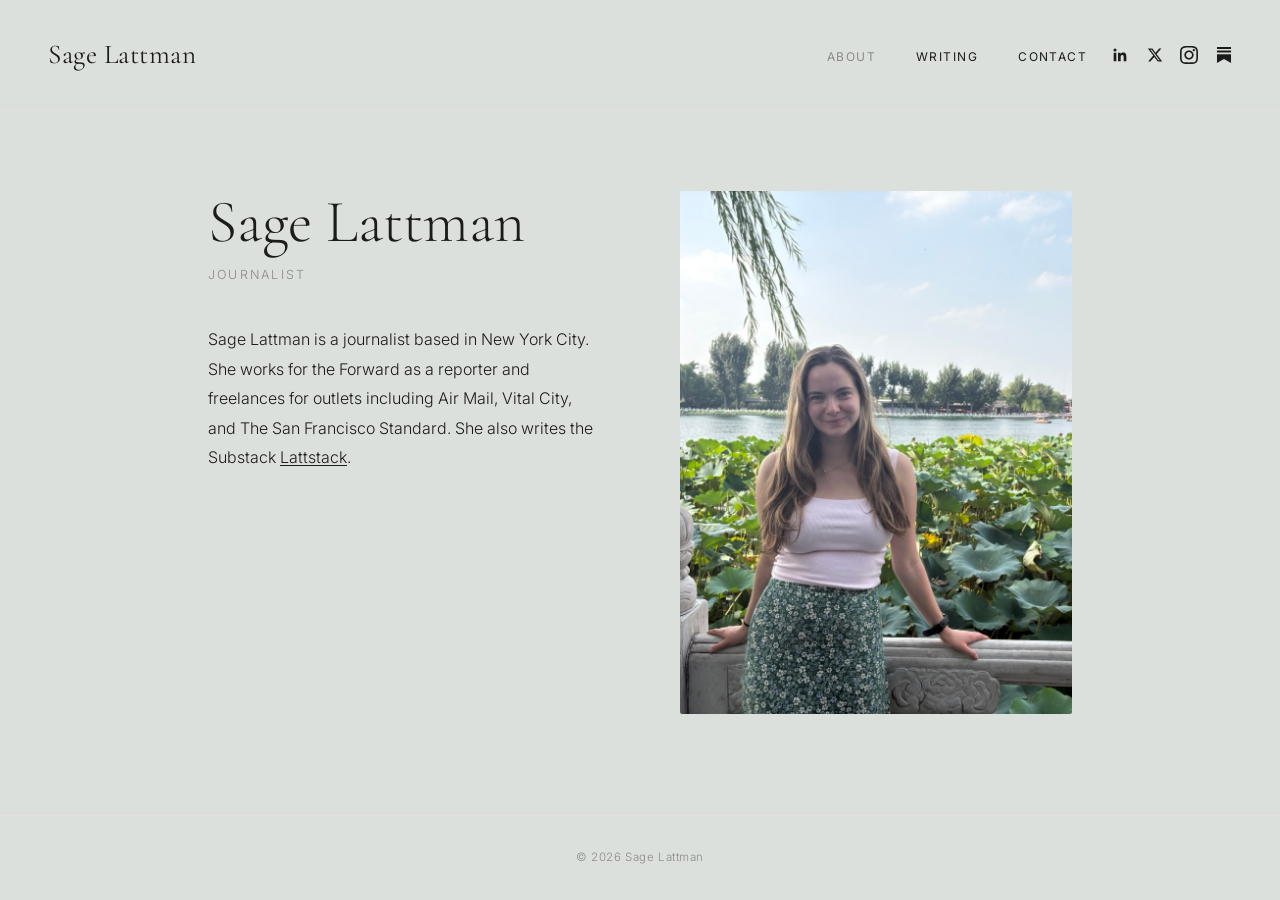
==== about/index.html @ c75615e6 "Use clean URLs for nav pages (about, writing, contact) Move each page into its own directory (about/" ====
<!DOCTYPE html>
<html lang="en">
<head>
    <meta charset="UTF-8">
    <meta name="viewport" content="width=device-width, initial-scale=1.0">
    <title>Sage Lattman</title>
    <link rel="icon" type="image/png" href="/favicon.png?v=2">
    <link rel="apple-touch-icon" href="/favicon.png?v=2">
    <link rel="preconnect" href="https://fonts.googleapis.com">
    <link href="https://fonts.googleapis.com/css2?family=Cormorant+Garamond:ital,wght@0,300;0,400;1,300;1,400&family=Inter:wght@300;400&display=swap" rel="stylesheet">
    <link rel="stylesheet" href="/style.css">
</head>
<body>

    <nav>
        <a href="/about" class="nav-name">Sage Lattman</a>
        <div class="nav-right">
            <ul>
                <li><a href="/about" class="active">About</a></li>
                <li><a href="/writing">Writing</a></li>
                <li><a href="/contact">Contact</a></li>
            </ul>
            <div class="nav-icons">
                <a href="https://www.linkedin.com/in/sage-lattman/" target="_blank" rel="noopener" class="nav-icon" aria-label="LinkedIn">
                    <svg xmlns="http://www.w3.org/2000/svg" width="18" height="18" viewBox="0 0 24 24" fill="currentColor">
                        <path d="M20.447 20.452h-3.554v-5.569c0-1.328-.027-3.037-1.852-3.037-1.853 0-2.136 1.445-2.136 2.939v5.667H9.351V9h3.414v1.561h.046c.477-.9 1.637-1.85 3.37-1.85 3.601 0 4.267 2.37 4.267 5.455v6.286zM5.337 7.433a2.062 2.062 0 01-2.063-2.065 2.064 2.064 0 112.063 2.065zm1.782 13.019H3.555V9h3.564v11.452z"/>
                    </svg>
                </a>
                <a href="https://x.com/sagelattman" target="_blank" rel="noopener" class="nav-icon" aria-label="X">
                    <svg xmlns="http://www.w3.org/2000/svg" width="16" height="16" viewBox="0 0 24 24" fill="currentColor">
                        <path d="M18.244 2.25h3.308l-7.227 8.26 8.502 11.24H16.17l-5.214-6.817L4.99 21.75H1.68l7.73-8.835L1.254 2.25H8.08l4.713 6.231zm-1.161 17.52h1.833L7.084 4.126H5.117z"/>
                    </svg>
                </a>
                <a href="https://www.instagram.com/sagelattman/" target="_blank" rel="noopener" class="nav-icon" aria-label="Instagram">
                    <svg xmlns="http://www.w3.org/2000/svg" width="18" height="18" viewBox="0 0 24 24" fill="currentColor">
                        <path d="M12 2.163c3.204 0 3.584.012 4.85.07 3.252.148 4.771 1.691 4.919 4.919.058 1.265.069 1.645.069 4.849 0 3.205-.012 3.584-.069 4.849-.148 3.225-1.664 4.771-4.919 4.919-1.266.058-1.644.07-4.85.07-3.204 0-3.584-.012-4.849-.07-3.26-.149-4.771-1.699-4.919-4.92-.058-1.265-.07-1.644-.07-4.849 0-3.204.013-3.583.07-4.849.149-3.227 1.664-4.771 4.919-4.919 1.266-.057 1.645-.069 4.849-.069zm0-2.163c-3.259 0-3.667.014-4.947.072-4.358.2-6.78 2.618-6.98 6.98-.059 1.281-.073 1.689-.073 4.948 0 3.259.014 3.668.072 4.948.2 4.358 2.618 6.78 6.98 6.98 1.281.058 1.689.072 4.948.072 3.259 0 3.668-.014 4.948-.072 4.354-.2 6.782-2.618 6.979-6.98.059-1.28.073-1.689.073-4.948 0-3.259-.014-3.667-.072-4.947-.196-4.354-2.617-6.78-6.979-6.98-1.281-.059-1.69-.073-4.949-.073zm0 5.838c-3.403 0-6.162 2.759-6.162 6.162s2.759 6.163 6.162 6.163 6.162-2.759 6.162-6.163c0-3.403-2.759-6.162-6.162-6.162zm0 10.162c-2.209 0-4-1.79-4-4 0-2.209 1.791-4 4-4s4 1.791 4 4c0 2.21-1.791 4-4 4zm6.406-11.845c-.796 0-1.441.645-1.441 1.44s.645 1.44 1.441 1.44c.795 0 1.439-.645 1.439-1.44s-.644-1.44-1.439-1.44z"/>
                    </svg>
                </a>
                <a href="https://lattstack.substack.com/" target="_blank" rel="noopener" class="nav-icon" aria-label="Substack">
                    <svg xmlns="http://www.w3.org/2000/svg" width="16" height="16" viewBox="0 0 24 24" fill="currentColor">
                        <path d="M22.539 8.242H1.46V5.406h21.08v2.836zM1.46 10.812V24L12 18.11 22.539 24V10.812H1.46zM22.539 0H1.46v2.836h21.08V0z"/>
                    </svg>
                </a>
            </div>
        </div>
    </nav>

    <main>
        <section class="hero">
            <div class="hero-text">
                <h1>Sage Lattman</h1>
                <p class="tagline">Journalist</p>
                <div class="bio">
                    <p>
                        Sage Lattman is a journalist based in New York City. She works for the Forward as a reporter and freelances for outlets including Air Mail, Vital City, and The San Francisco Standard. She also writes the Substack <a href="https://lattstack.substack.com/" target="_blank" rel="noopener">Lattstack</a>.
                    </p>
                </div>
            </div>
            <div class="hero-image">
                <img src="/photo.jpg" alt="Sage Lattman">
            </div>
        </section>
    </main>

    <footer>
        <p>&copy; 2026 Sage Lattman</p>
    </footer>

</body>
</html>
---- style.css ----
*, *::before, *::after {
    box-sizing: border-box;
    margin: 0;
    padding: 0;
}

:root {
    --bg: #dce0dc;
    --text: #1C1C1C;
    --muted: #8A8A8A;
    --border: #E5E0D8;
    --max-width: 960px;
}

body {
    background: var(--bg);
    color: var(--text);
    font-family: 'Inter', sans-serif;
    font-weight: 300;
    line-height: 1.7;
    min-height: 100vh;
    display: flex;
    flex-direction: column;
}

/* ── NAV ── */
nav {
    display: flex;
    justify-content: space-between;
    align-items: center;
    padding: 2rem 3rem;
    border-bottom: 1px solid var(--border);
    position: sticky;
    top: 0;
    background: var(--bg);
    z-index: 100;
}

.nav-name {
    font-family: 'Cormorant Garamond', serif;
    font-size: 1.7rem;
    font-weight: 400;
    letter-spacing: 0.02em;
    color: var(--text);
    text-decoration: none;
}

.nav-right {
    display: flex;
    align-items: center;
    gap: 1.5rem;
}

nav ul {
    list-style: none;
    display: flex;
    gap: 2.5rem;
}

nav ul a {
    font-size: 0.75rem;
    font-weight: 400;
    letter-spacing: 0.12em;
    text-transform: uppercase;
    color: var(--text);
    text-decoration: none;
    transition: color 0.2s;
}

nav ul a:hover,
nav ul a.active {
    color: var(--muted);
}

.nav-icons {
    display: flex;
    align-items: center;
    gap: 1.1rem;
}

.nav-icon {
    color: var(--text);
    display: flex;
    align-items: center;
    transition: color 0.2s;
}

.nav-icon:hover {
    color: var(--muted);
}

/* ── MAIN ── */
main {
    flex: 1;
    max-width: var(--max-width);
    width: 100%;
    margin: 0 auto;
    padding: 5rem 3rem;
}

/* ── ABOUT ── */
.hero {
    display: grid;
    grid-template-columns: 1fr 1fr;
    gap: 5rem;
    align-items: start;
}

.hero h1 {
    font-family: 'Cormorant Garamond', serif;
    font-size: 3.75rem;
    font-weight: 300;
    line-height: 1.05;
    margin-bottom: 0.6rem;
}

.tagline {
    font-size: 0.78rem;
    letter-spacing: 0.18em;
    text-transform: uppercase;
    color: var(--muted);
    margin-bottom: 2.5rem;
}

.bio p {
    font-size: 1rem;
    line-height: 1.85;
    color: var(--text);
    margin-bottom: 1.25rem;
}

.bio p:last-child {
    margin-bottom: 0;
}

.bio a {
    color: var(--text);
    text-decoration: underline;
    text-underline-offset: 2px;
}

.bio a:hover {
    color: var(--muted);
}

.hero-image img {
    width: 100%;
    aspect-ratio: 3 / 4;
    object-fit: cover;
    object-position: center top;
    border-radius: 2px;
    display: block;
}

/* ── WRITING ── */
.page-header {
    margin-bottom: 3rem;
    padding-bottom: 1.5rem;
    border-bottom: 1px solid var(--border);
}

.page-header h2 {
    font-family: 'Cormorant Garamond', serif;
    font-size: 1.9rem;
    font-weight: 300;
}

.pub-heading {
    font-family: 'Inter', sans-serif;
    font-size: 0.95rem;
    font-weight: 600;
    letter-spacing: 0.02em;
    margin-top: 1.25rem;
    margin-bottom: 0.35rem;
}

.pub-heading:first-child {
    margin-top: 0;
}

.article-list {
    list-style: disc;
    padding-left: 1.25rem;
}

.article-list li {
    font-size: 0.95rem;
    line-height: 1.5;
    padding: 0.1rem 0;
}

.article-list a {
    color: var(--text);
    text-decoration: underline;
    text-underline-offset: 2px;
}

.article-list a:hover {
    color: var(--muted);
}

.crimson-link {
    margin-top: 2.5rem;
}

.crimson-link a {
    font-size: 0.8rem;
    letter-spacing: 0.08em;
    text-transform: uppercase;
    color: var(--muted);
    text-decoration: none;
    transition: color 0.2s;
}

.crimson-link a:hover {
    color: var(--text);
}

/* ── CONTACT ── */
.contact-content {
    max-width: 540px;
}

.contact-content h2 {
    font-family: 'Cormorant Garamond', serif;
    font-size: 1.9rem;
    font-weight: 300;
    margin-bottom: 1.75rem;
}

.contact-content p {
    font-size: 1rem;
    line-height: 1.85;
    color: var(--text);
    margin-bottom: 2rem;
}

.contact-email {
    display: inline-block;
    font-size: 0.95rem;
    color: var(--text);
    text-decoration: underline;
    text-underline-offset: 4px;
}

.social-links {
    margin-top: 2.75rem;
    display: flex;
    gap: 2rem;
}

.social-links a {
    font-size: 0.75rem;
    letter-spacing: 0.12em;
    text-transform: uppercase;
    color: var(--muted);
    text-decoration: none;
    transition: color 0.2s;
}

.social-links a:hover {
    color: var(--text);
}

/* ── FOOTER ── */
footer {
    text-align: center;
    padding: 2rem;
    font-size: 0.72rem;
    letter-spacing: 0.05em;
    color: var(--muted);
    border-top: 1px solid var(--border);
}

/* ── RESPONSIVE ── */
@media (max-width: 680px) {
    nav {
        padding: 1.5rem;
    }

    nav ul {
        gap: 1.5rem;
    }

    main {
        padding: 3rem 1.5rem;
    }

    .hero {
        grid-template-columns: 1fr;
        gap: 2.5rem;
    }

    .hero-image {
        order: -1;
    }

    .photo-placeholder {
        max-width: 280px;
    }

    .hero h1 {
        font-size: 2.75rem;
    }

}
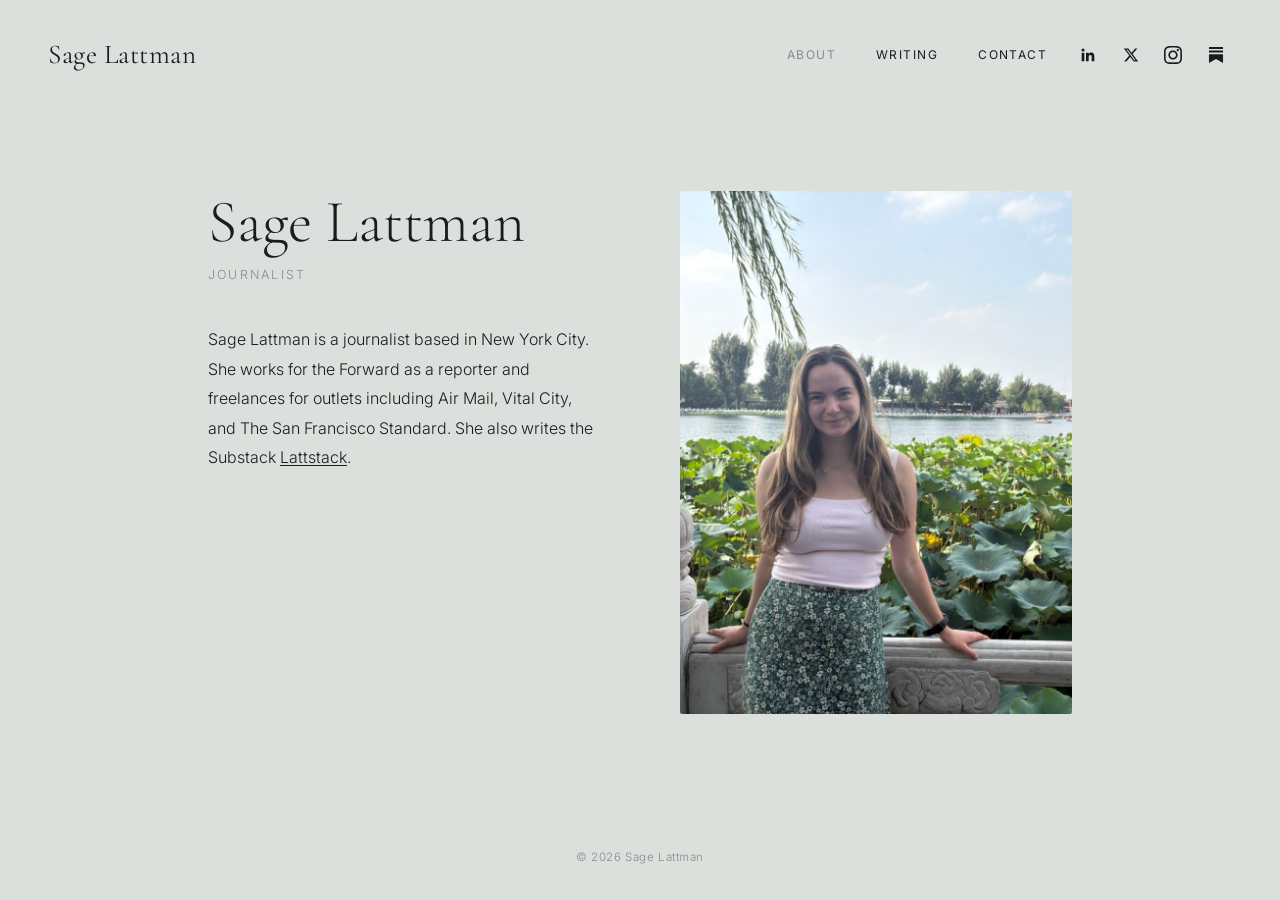
==== commit 0b1adac8: "Make site mobile-friendly for iPhone - Stack nav into two rows on phones (name + icons, then links) " ====
--- a/about/index.html
+++ b/about/index.html
@@ -2,8 +2,9 @@
 <html lang="en">
 <head>
     <meta charset="UTF-8">
-    <meta name="viewport" content="width=device-width, initial-scale=1.0">
+    <meta name="viewport" content="width=device-width, initial-scale=1.0, viewport-fit=cover">
     <title>Sage Lattman</title>
+    <meta name="theme-color" content="#dce0dc">
     <link rel="icon" type="image/png" href="/favicon.png?v=2">
     <link rel="apple-touch-icon" href="/favicon.png?v=2">
     <link rel="preconnect" href="https://fonts.googleapis.com">
--- a/style.css
+++ b/style.css
@@ -10,6 +10,13 @@
     --muted: #8A8A8A;
     --border: #E5E0D8;
     --max-width: 960px;
+    --gutter: 3rem;
+}
+
+html {
+    /* Stop iOS Safari from inflating text when the phone is rotated */
+    -webkit-text-size-adjust: 100%;
+    text-size-adjust: 100%;
 }
 
 body {
@@ -19,8 +26,16 @@
     font-weight: 300;
     line-height: 1.7;
     min-height: 100vh;
+    min-height: 100dvh;
     display: flex;
     flex-direction: column;
+    overflow-wrap: break-word;
+    -webkit-tap-highlight-color: transparent;
+}
+
+img {
+    max-width: 100%;
+    height: auto;
 }
 
 /* ── NAV ── */
@@ -28,7 +43,9 @@
     display: flex;
     justify-content: space-between;
     align-items: center;
-    padding: 2rem 3rem;
+    padding: 2rem var(--gutter);
+    padding-left: max(var(--gutter), env(safe-area-inset-left));
+    padding-right: max(var(--gutter), env(safe-area-inset-right));
     border-bottom: 1px solid var(--border);
     position: sticky;
     top: 0;
@@ -65,6 +82,8 @@
     color: var(--text);
     text-decoration: none;
     transition: color 0.2s;
+    display: inline-block;
+    padding: 0.5rem 0;
 }
 
 nav ul a:hover,
@@ -75,13 +94,16 @@
 .nav-icons {
     display: flex;
     align-items: center;
-    gap: 1.1rem;
+    gap: 0.6rem;
 }
 
 .nav-icon {
     color: var(--text);
     display: flex;
     align-items: center;
+    justify-content: center;
+    /* Keeps the tap target near Apple's 44px minimum without changing the icon size */
+    padding: 0.5rem;
     transition: color 0.2s;
 }
 
@@ -95,7 +117,9 @@
     max-width: var(--max-width);
     width: 100%;
     margin: 0 auto;
-    padding: 5rem 3rem;
+    padding: 5rem var(--gutter);
+    padding-left: max(var(--gutter), env(safe-area-inset-left));
+    padding-right: max(var(--gutter), env(safe-area-inset-right));
 }
 
 /* ── ABOUT ── */
@@ -266,6 +290,7 @@
 footer {
     text-align: center;
     padding: 2rem;
+    padding-bottom: calc(2rem + env(safe-area-inset-bottom));
     font-size: 0.72rem;
     letter-spacing: 0.05em;
     color: var(--muted);
@@ -273,34 +298,130 @@
 }
 
 /* ── RESPONSIVE ── */
+
+/* Tablets / small laptops: tighten the nav before it has to stack */
+@media (max-width: 900px) {
+    :root {
+        --gutter: 2rem;
+    }
+
+    nav ul {
+        gap: 1.75rem;
+    }
+
+    .hero {
+        gap: 3rem;
+    }
+
+    main {
+        padding-top: 4rem;
+        padding-bottom: 4rem;
+    }
+}
+
+/* Phones: two-row nav, single-column hero */
 @media (max-width: 680px) {
+    :root {
+        --gutter: 1.25rem;
+    }
+
+    /* Row 1: name + social icons. Row 2: the page links, centered.
+       display: contents lifts the <ul> and icons into the nav grid. */
     nav {
-        padding: 1.5rem;
+        display: grid;
+        grid-template-columns: auto auto;
+        align-items: center;
+        padding-top: 1rem;
+        padding-bottom: 0.5rem;
+        row-gap: 0.25rem;
+    }
+
+    .nav-right {
+        display: contents;
+    }
+
+    .nav-name {
+        grid-column: 1;
+        grid-row: 1;
+        font-size: 1.45rem;
+    }
+
+    .nav-icons {
+        grid-column: 2;
+        grid-row: 1;
+        justify-self: end;
+        margin-right: -0.5rem;
     }
 
     nav ul {
-        gap: 1.5rem;
+        grid-column: 1 / -1;
+        grid-row: 2;
+        justify-content: center;
+        flex-wrap: wrap;
+        gap: 0.25rem 1.5rem;
     }
 
     main {
-        padding: 3rem 1.5rem;
+        padding-top: 2.75rem;
+        padding-bottom: 3rem;
     }
 
     .hero {
         grid-template-columns: 1fr;
-        gap: 2.5rem;
+        gap: 2rem;
     }
 
     .hero-image {
         order: -1;
-    }
-
-    .photo-placeholder {
-        max-width: 280px;
+        max-width: 300px;
+        width: 100%;
     }
 
     .hero h1 {
         font-size: 2.75rem;
     }
 
-}
+    .tagline {
+        margin-bottom: 1.5rem;
+    }
+
+    .page-header {
+        margin-bottom: 2rem;
+    }
+
+    .article-list li {
+        padding: 0.3rem 0;
+    }
+}
+
+/* iPhone SE / Mini widths */
+@media (max-width: 380px) {
+    .nav-name {
+        font-size: 1.3rem;
+    }
+
+    nav ul {
+        gap: 0.25rem 1.1rem;
+    }
+
+    nav ul a {
+        font-size: 0.7rem;
+        letter-spacing: 0.1em;
+    }
+
+    .nav-icons {
+        gap: 0.35rem;
+    }
+
+    .hero h1 {
+        font-size: 2.4rem;
+    }
+}
+
+/* Honour "reduce motion" */
+@media (prefers-reduced-motion: reduce) {
+    *, *::before, *::after {
+        transition-duration: 0.01ms !important;
+        animation-duration: 0.01ms !important;
+    }
+}
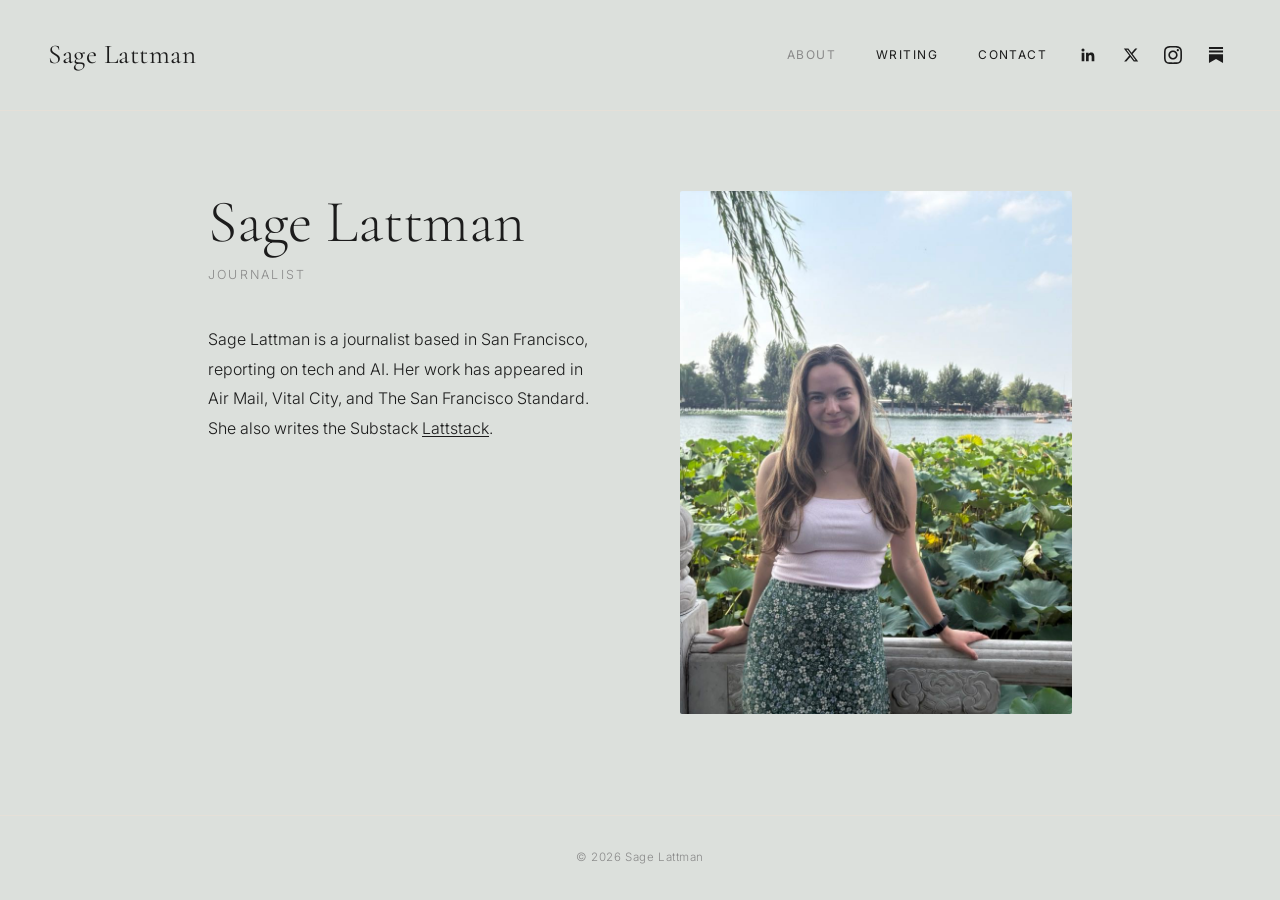
==== commit b2205b2f: "Update bio and remove Reporter title from Forward heading Co-Authored-By: Claude Sonnet 5.5 <noreply" ====
--- a/about/index.html
+++ b/about/index.html
@@ -53,7 +53,7 @@
                 <p class="tagline">Journalist</p>
                 <div class="bio">
                     <p>
-                        Sage Lattman is a journalist based in New York City. She works for the Forward as a reporter and freelances for outlets including Air Mail, Vital City, and The San Francisco Standard. She also writes the Substack <a href="https://lattstack.substack.com/" target="_blank" rel="noopener">Lattstack</a>.
+                        Sage Lattman is a journalist based in San Francisco, reporting on tech and AI. Her work has appeared in Air Mail, Vital City, and The San Francisco Standard. She also writes the Substack <a href="https://lattstack.substack.com/" target="_blank" rel="noopener">Lattstack</a>.
                     </p>
                 </div>
             </div>
